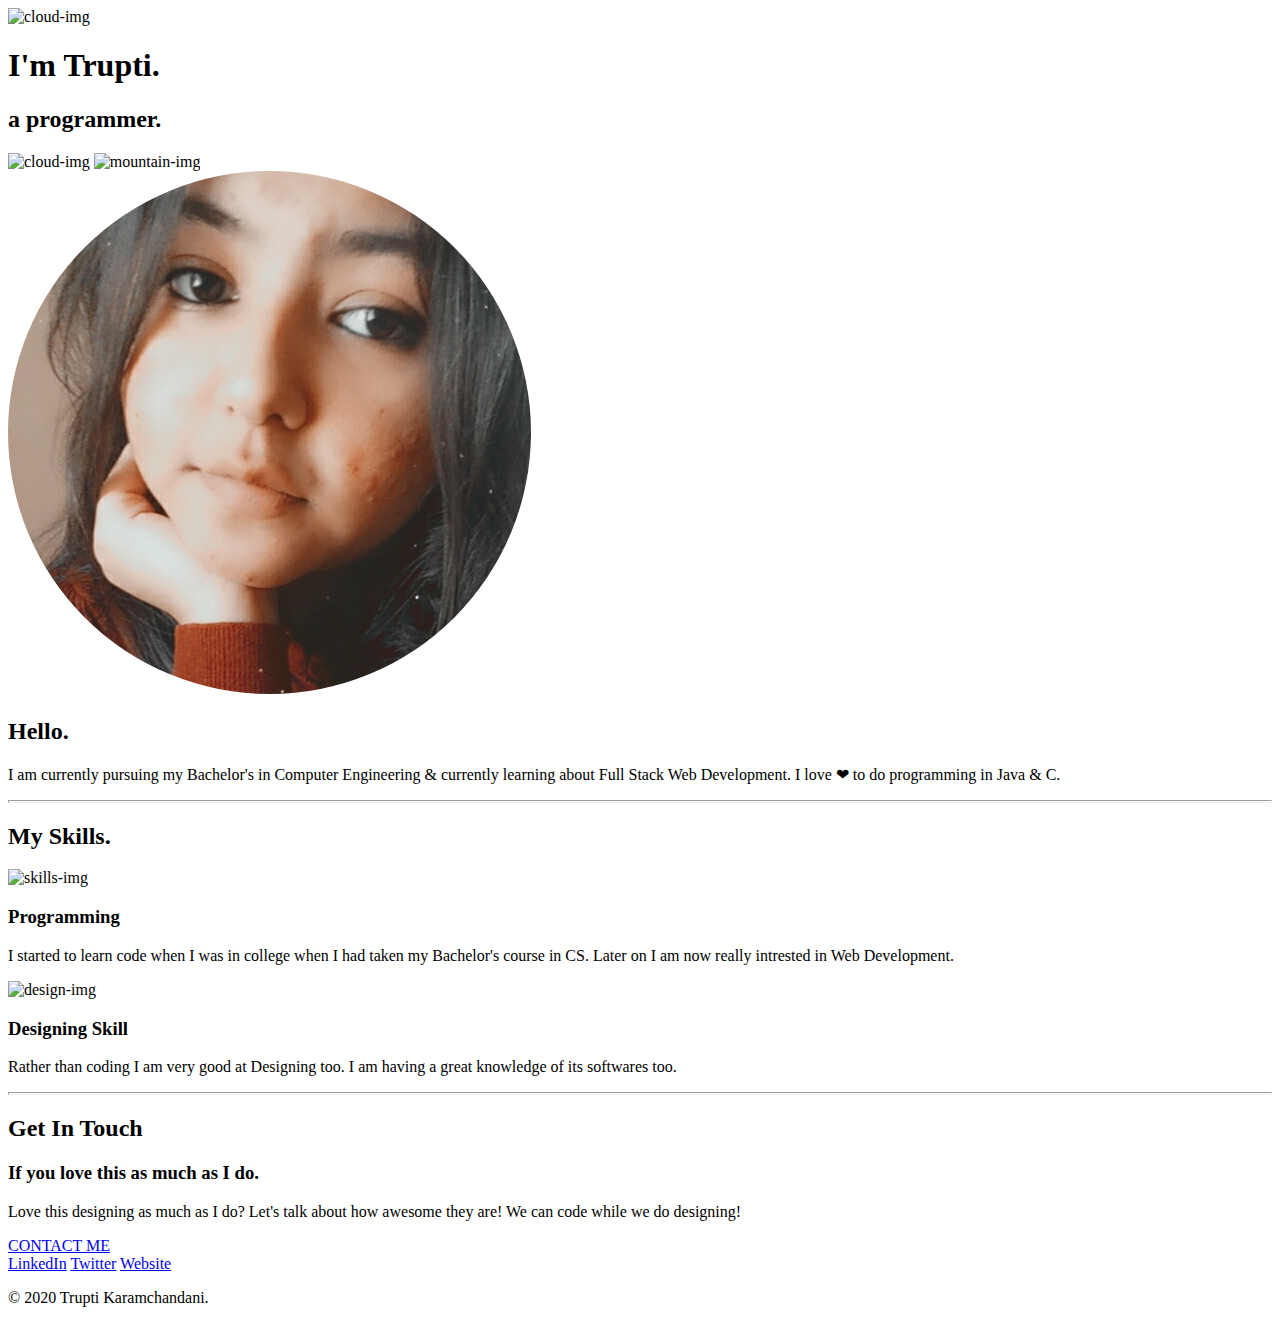
==== Task-1/index.html @ b08e5d6d "First Committ" ====
<!DOCTYPE html>
<html lang="en" dir="ltr">
  <head>
    <meta charset="utf-8">
    <title>Trupti Karamchandani</title>

    <link href="https://cdn.jsdelivr.net/npm/bootstrap@5.0.1/dist/css/bootstrap.min.css" rel="stylesheet" integrity="sha384-+0n0xVW2eSR5OomGNYDnhzAbDsOXxcvSN1TPprVMTNDbiYZCxYbOOl7+AMvyTG2x" crossorigin="anonymous">
    <link rel="stylesheet" href="css/Style.css">
    <link rel="icon" href="favicon.ico">
    <link href="https://fonts.googleapis.com/css2?family=Merriweather:wght@300&family=Montserrat:wght@200&family=Sacramento&display=swap" rel="stylesheet">
  </head>
  <body>
    <div class="top">
      <img class="above" src="Images/cloud.png" alt="cloud-img">
      <h1>I'm Trupti.</h1>
      <h2>a <span class="proo">pro</span>grammer.</h2>
      <img class="bottom" src="Images/cloud.png" alt="cloud-img">
      <img src="Images/mountain.png" alt="mountain-img">
    </div>
    <div class="middle-container">
      <div class="profile">
        <img class="imgg" src="trupti.png" alt="bio-pic">
        <h2><b>Hello.</b></h2>
        <p class="para">I am currently pursuing my Bachelor's in Computer Engineering & currently learning about Full Stack Web Development. I love ❤ to do programming in Java & C.</p>
      </div>
      <hr size="3">

      <div class="skills">
        <h2><b>My Skills.</b></h2>
        <div class="skill-row">
          <img class="skill" src="Images/coding.png" alt="skills-img">
          <h3><b>Programming</b></h3>
          <p>I started to learn code when I was in college when I had taken my Bachelor's course in CS. Later on I am now really intrested in Web Development.</p>
        </div>
        <div class="skill-row">

          <img class="design" src="Images/ux.png" alt="design-img">
          <h3><b>Designing Skill</b></h3>
          <p>Rather than coding I am very good at Designing too. I am having a great knowledge of its softwares too. </p>
        </div>
      </div>

      <hr size="3">
      <div class="contact-me">
        <h2><b>Get In Touch</b></h2>
        <h3><b>If you love this as much as I do.</b></h3>
        <p class="contact-msg">Love this designing as much as I do? Let's talk about how awesome they are!
          We can code while we do designing!</p>

        <a class="btn" href="mailto:Karamchandanitrupti1728@gmail.com">CONTACT ME</a>


      </div>
    </div>

    <div class="bottom-container">
      <a class="l" href="https://www.linkedin.com/in/trupti-karamchandani-065755170/">LinkedIn</a>

      <a class="l" href="https://twitter.com/">Twitter</a>

      <a class="l" href="https://www.appbrewery.co/">Website</a>
      <p class="cpy">© 2020 Trupti Karamchandani.</p>
    </div>

  </body>
</html>
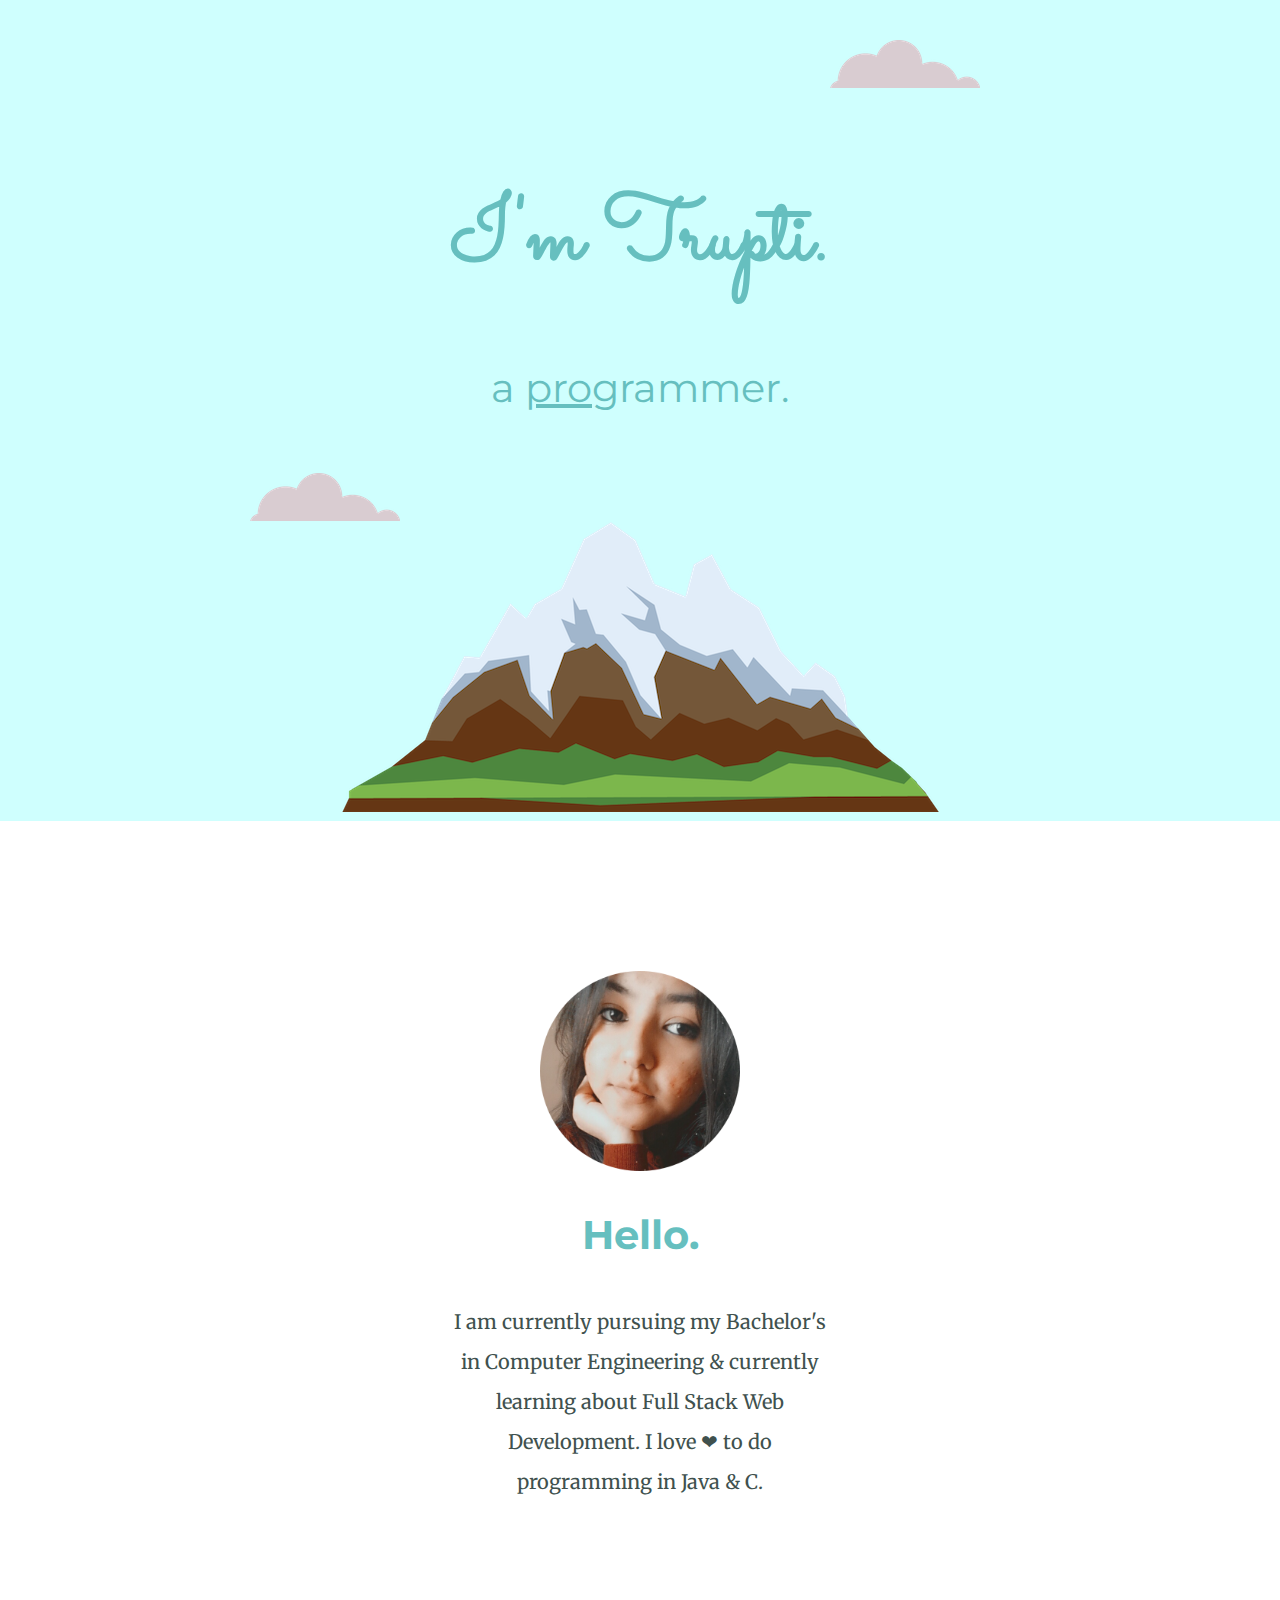
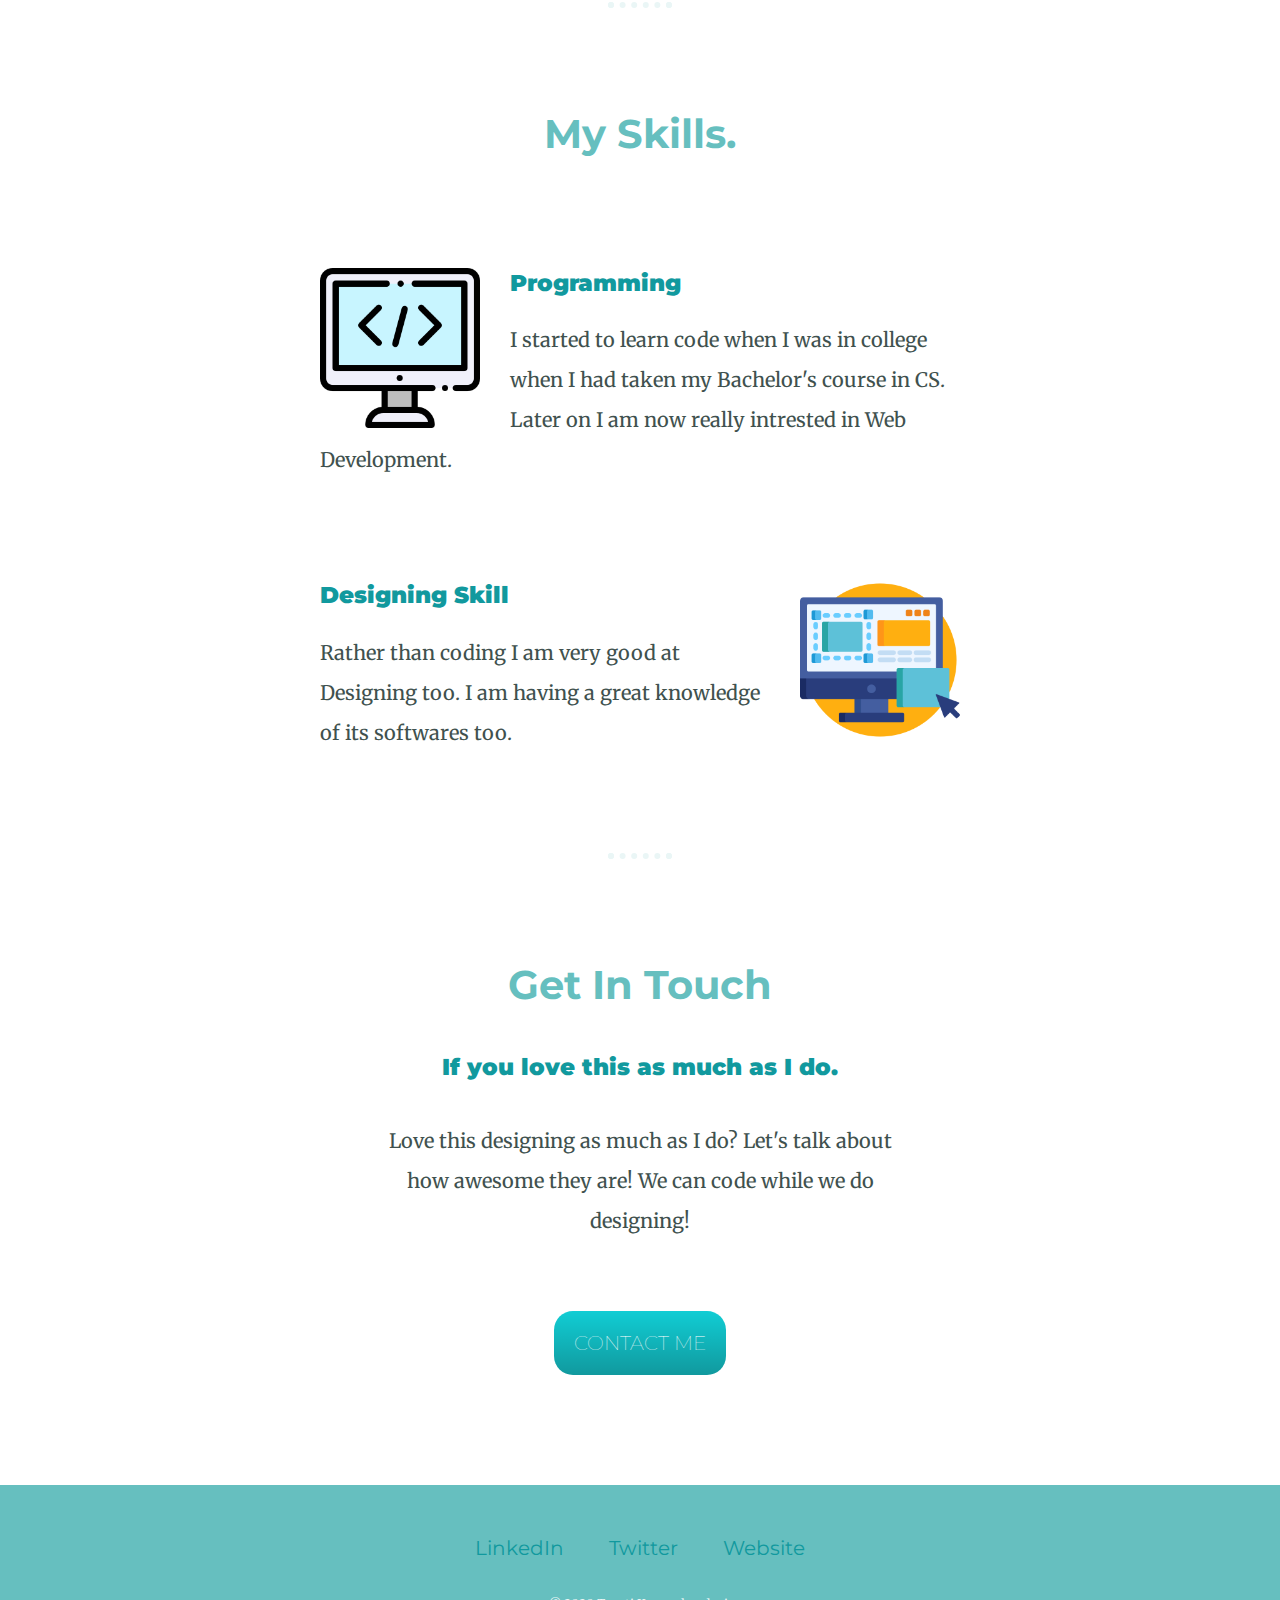
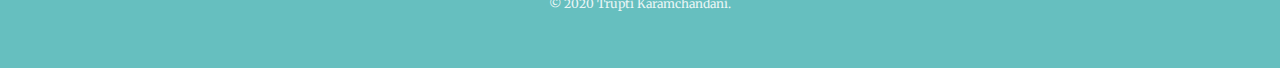
==== commit 9d0ac512: "Update index.html" ====
--- a/Task-1/index.html
+++ b/Task-1/index.html
@@ -5,17 +5,17 @@
     <title>Trupti Karamchandani</title>
 
     <link href="https://cdn.jsdelivr.net/npm/bootstrap@5.0.1/dist/css/bootstrap.min.css" rel="stylesheet" integrity="sha384-+0n0xVW2eSR5OomGNYDnhzAbDsOXxcvSN1TPprVMTNDbiYZCxYbOOl7+AMvyTG2x" crossorigin="anonymous">
-    <link rel="stylesheet" href="css/Style.css">
+    <link rel="stylesheet" href="Style.css">
     <link rel="icon" href="favicon.ico">
     <link href="https://fonts.googleapis.com/css2?family=Merriweather:wght@300&family=Montserrat:wght@200&family=Sacramento&display=swap" rel="stylesheet">
   </head>
   <body>
     <div class="top">
-      <img class="above" src="Images/cloud.png" alt="cloud-img">
+      <img class="above" src="cloud.png" alt="cloud-img">
       <h1>I'm Trupti.</h1>
       <h2>a <span class="proo">pro</span>grammer.</h2>
-      <img class="bottom" src="Images/cloud.png" alt="cloud-img">
-      <img src="Images/mountain.png" alt="mountain-img">
+      <img class="bottom" src="cloud.png" alt="cloud-img">
+      <img src="mountain.png" alt="mountain-img">
     </div>
     <div class="middle-container">
       <div class="profile">
@@ -28,13 +28,13 @@
       <div class="skills">
         <h2><b>My Skills.</b></h2>
         <div class="skill-row">
-          <img class="skill" src="Images/coding.png" alt="skills-img">
+          <img class="skill" src="coding.png" alt="skills-img">
           <h3><b>Programming</b></h3>
           <p>I started to learn code when I was in college when I had taken my Bachelor's course in CS. Later on I am now really intrested in Web Development.</p>
         </div>
         <div class="skill-row">
 
-          <img class="design" src="Images/ux.png" alt="design-img">
+          <img class="design" src="ux.png" alt="design-img">
           <h3><b>Designing Skill</b></h3>
           <p>Rather than coding I am very good at Designing too. I am having a great knowledge of its softwares too. </p>
         </div>
--- a/Task-1/Style.css
+++ b/Task-1/Style.css
@@ -0,0 +1,147 @@
+body{
+  color: #40514E;
+  margin: 0;
+  margin-left: 0px;
+  margin-right: 0px;
+  text-align: center;
+  font-family: 'Merriweather', serif;
+  font-size: 2em;
+  }
+.top{
+    background-color: #cffffe ;
+    position: relative;
+    padding-top: 100px;
+  }
+h1{
+    margin: 50px auto 0 auto;
+    font-family: 'Sacramento', cursive;
+    font-size: 5.625rem;
+    color: #66BFBF;
+    line-height: 2;
+}
+h2{
+  font-family: 'Montserrat', sans-serif;
+  font-size: 2.5rem;
+  font-weight: normal;
+  color: #66BFBF;
+  padding-bottom: 10px;
+}
+h3{
+    color: #11999E;
+  font-family: 'Montserrat', sans-serif;
+}
+p{
+  line-height: 2;
+}
+.btn {
+   background: #11CDD4;
+   background-image: -webkit-linear-gradient(top, #11CDD4, #11999E);
+   background-image: -moz-linear-gradient(top, #11CDD4, #11999E);
+   background-image: -ms-linear-gradient(top, #11CDD4, #11999E);
+   background-image: -o-linear-gradient(top, #11CDD4, #11999E);
+   background-image: -webkit-gradient(to bottom, #11CDD4, #11999E);
+   -webkit-border-radius: 19px;
+   -moz-border-radius: 19px;
+   border-radius: 19px;
+   color: #FFFFFF;
+   font-family: 'Montserrat', sans-serif;
+   font-size: 20px;
+   font-weight: 100;
+   padding: 20px;
+   border: solid #0059A0 0;
+   text-decoration: none;
+   display: inline-block;
+   cursor: pointer;
+   text-align: center;
+}
+
+.btn:hover {
+   border: solid #337FED 1px;
+   background: #30E3CB;
+   background-image: -webkit-linear-gradient(top, #30E3CB, #2BC4AD);
+   background-image: -moz-linear-gradient(top, #30E3CB, #2BC4AD);
+   background-image: -ms-linear-gradient(top, #30E3CB, #2BC4AD);
+   background-image: -o-linear-gradient(top, #30E3CB, #2BC4AD);
+   background-image: -webkit-gradient(to bottom, #30E3CB, #2BC4AD);
+   -webkit-border-radius: 20px;
+   -moz-border-radius: 20px;
+   border-radius: 20px;
+   text-decoration: none;
+}
+.skill-row{
+  width: 50%;
+  margin:  100px auto 100px auto;
+  text-align: left;
+  font-size: 20px;
+}
+.middle-container{
+  margin: 100px 0;
+ font-size: 20px;
+ text-align: center;
+}
+.imgg{
+  height: 200px;
+  width: 200px;
+  margin-top: 50px;
+}
+.skill{
+  width: 25%;
+  float: left;
+  margin-right: 30px;
+
+}
+.design{
+  width: 25%;
+  float: right;
+  margin-left: 30px;
+}
+hr{
+  border: dotted #EAF6F6 6px ;
+  border-bottom: none;
+  width: 4%;
+  margin: 100px auto;
+}
+
+.bottom-container{
+ background-color: #66BFBF;
+ font-size: 20px;
+ padding: 50px 0 20px;
+}
+.cpy{
+  color: #EAF6F6;
+  font-size: 0.75rem;
+  padding: 20px 0;
+}
+a{
+  color: #11999E;
+  font-family: 'Montserrat', sans-serif;
+  margin: 10px 20px;
+  text-decoration: none;
+
+}
+a:hover{
+  color: #EAF6F6;
+}
+.proo{
+  text-decoration: underline;
+}
+.bottom{
+  position: absolute;
+  left: 250px;
+  bottom: 300px;
+}
+.above{
+    position: absolute;
+    right: 300px;
+    top: 40px;
+}
+.para{
+ width: 30%;
+ margin: auto;
+
+}
+
+.contact-msg{
+  width: 40%;
+  margin: 40px auto 60px;
+}
